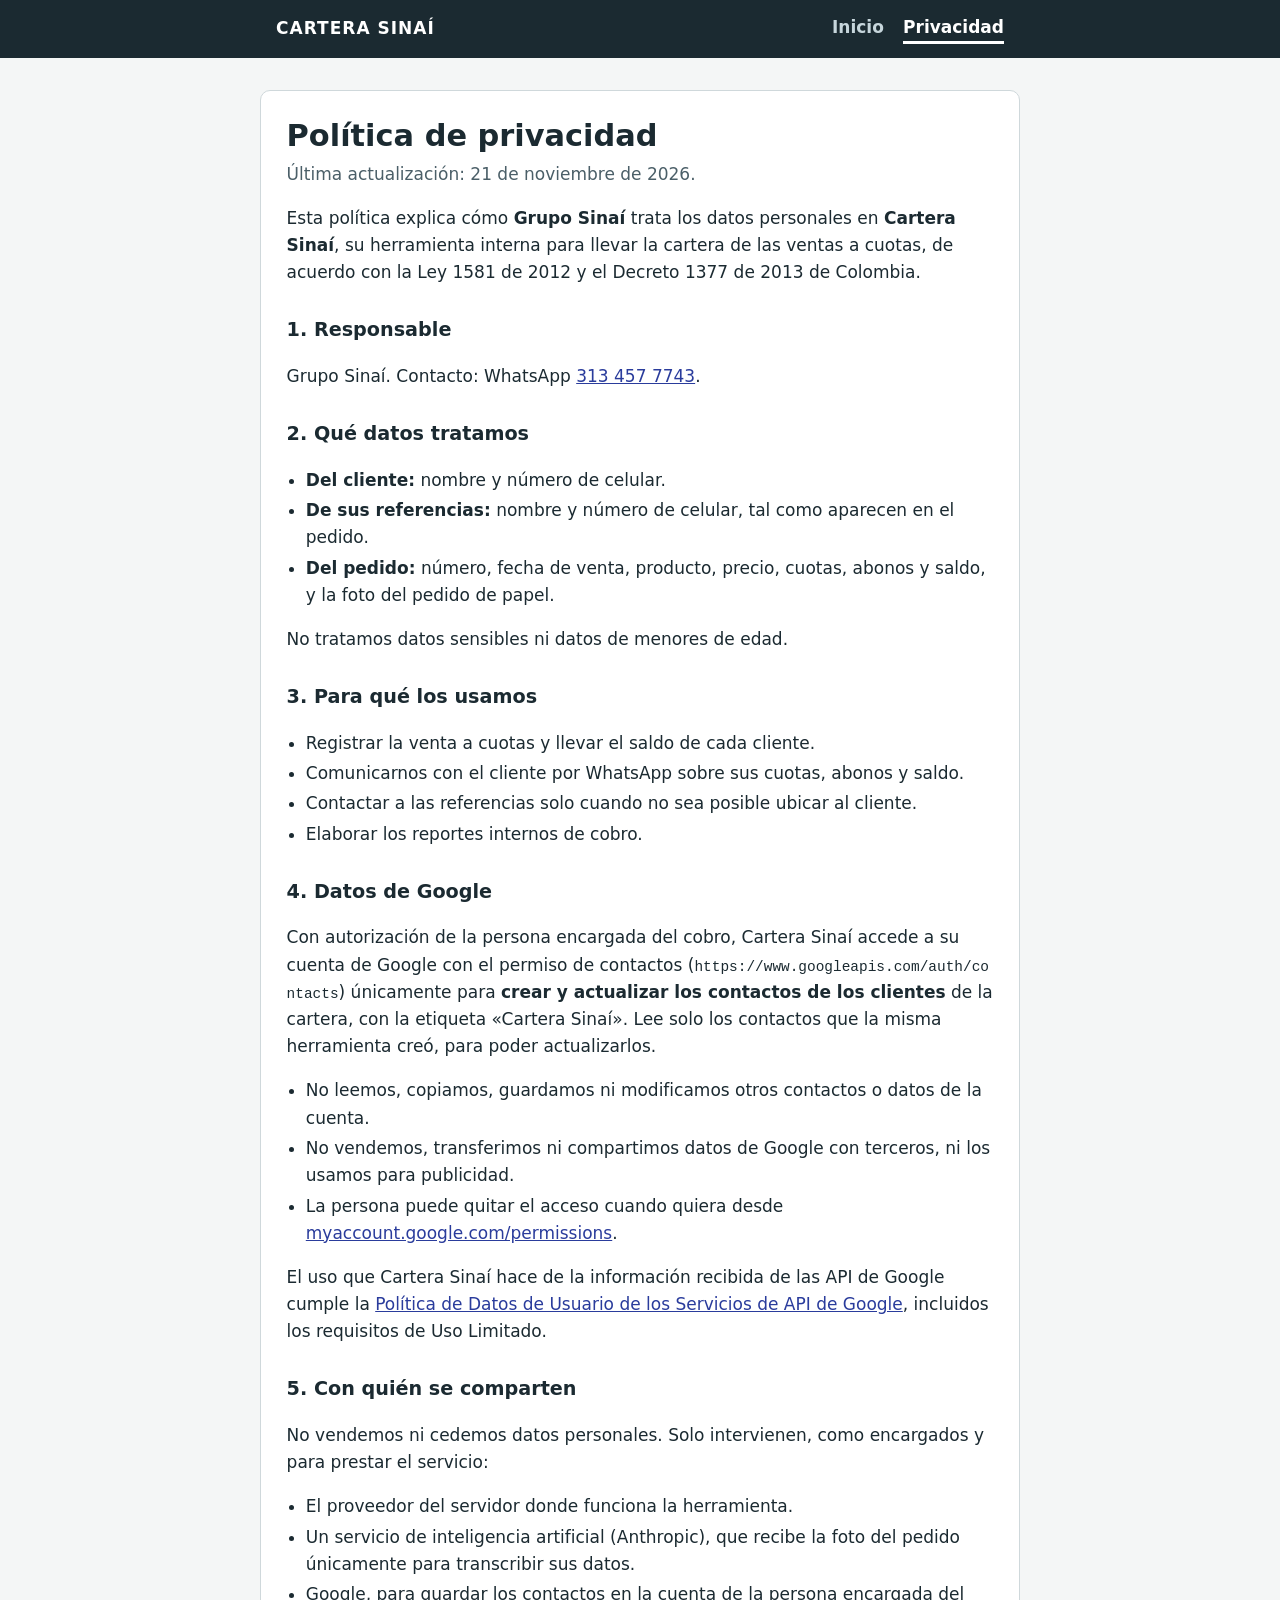
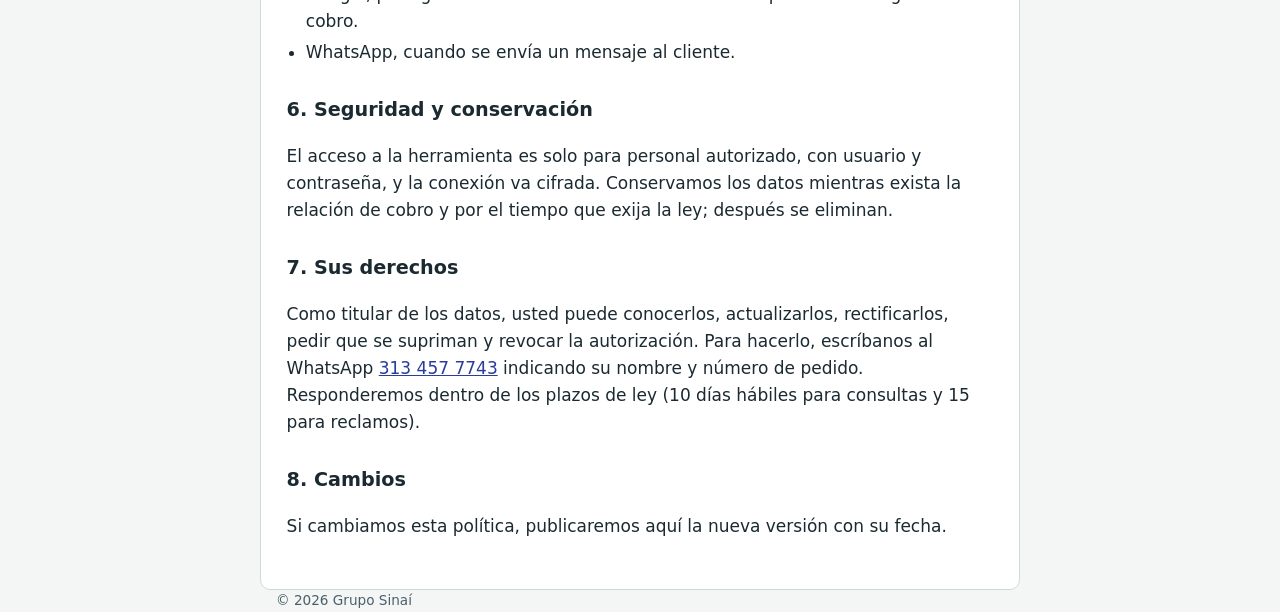
==== privacidad.html @ 9cb1dd98 "Página de inicio y política de privacidad de Cartera Sinaí" ====
<!doctype html>
<html lang="es">
<head>
<meta charset="utf-8">
<meta name="viewport" content="width=device-width, initial-scale=1">
<title>Política de privacidad · Cartera Sinaí</title>
<meta name="description" content="Cómo Grupo Sinaí trata los datos personales en Cartera Sinaí.">
<link rel="stylesheet" href="estilo.css">
</head>
<body>
<header class="top"><div class="in"><span class="marca">Cartera Sinaí</span><nav><a href="./">Inicio</a><a href="privacidad.html" aria-current="page">Privacidad</a></nav></div></header>
<main class="in">
  <h1>Política de privacidad</h1>
  <p class="lead">Última actualización: 21 de noviembre de 2026.</p>
  <p>Esta política explica cómo <b>Grupo Sinaí</b> trata los datos personales en <b>Cartera Sinaí</b>, su herramienta interna para llevar la cartera de las ventas a cuotas, de acuerdo con la Ley 1581 de 2012 y el Decreto 1377 de 2013 de Colombia.</p>

  <h2>1. Responsable</h2>
  <p>Grupo Sinaí. Contacto: WhatsApp <a href="https://wa.me/573134577743">313 457 7743</a>.</p>

  <h2>2. Qué datos tratamos</h2>
  <ul>
    <li><b>Del cliente:</b> nombre y número de celular.</li>
    <li><b>De sus referencias:</b> nombre y número de celular, tal como aparecen en el pedido.</li>
    <li><b>Del pedido:</b> número, fecha de venta, producto, precio, cuotas, abonos y saldo, y la foto del pedido de papel.</li>
  </ul>
  <p>No tratamos datos sensibles ni datos de menores de edad.</p>

  <h2>3. Para qué los usamos</h2>
  <ul>
    <li>Registrar la venta a cuotas y llevar el saldo de cada cliente.</li>
    <li>Comunicarnos con el cliente por WhatsApp sobre sus cuotas, abonos y saldo.</li>
    <li>Contactar a las referencias solo cuando no sea posible ubicar al cliente.</li>
    <li>Elaborar los reportes internos de cobro.</li>
  </ul>

  <h2>4. Datos de Google</h2>
  <p>Con autorización de la persona encargada del cobro, Cartera Sinaí accede a su cuenta de Google con el permiso de contactos (<code>https://www.googleapis.com/auth/contacts</code>) únicamente para <b>crear y actualizar los contactos de los clientes</b> de la cartera, con la etiqueta «Cartera Sinaí». Lee solo los contactos que la misma herramienta creó, para poder actualizarlos.</p>
  <ul>
    <li>No leemos, copiamos, guardamos ni modificamos otros contactos o datos de la cuenta.</li>
    <li>No vendemos, transferimos ni compartimos datos de Google con terceros, ni los usamos para publicidad.</li>
    <li>La persona puede quitar el acceso cuando quiera desde <a href="https://myaccount.google.com/permissions">myaccount.google.com/permissions</a>.</li>
  </ul>
  <p>El uso que Cartera Sinaí hace de la información recibida de las API de Google cumple la <a href="https://developers.google.com/terms/api-services-user-data-policy">Política de Datos de Usuario de los Servicios de API de Google</a>, incluidos los requisitos de Uso Limitado.</p>

  <h2>5. Con quién se comparten</h2>
  <p>No vendemos ni cedemos datos personales. Solo intervienen, como encargados y para prestar el servicio:</p>
  <ul>
    <li>El proveedor del servidor donde funciona la herramienta.</li>
    <li>Un servicio de inteligencia artificial (Anthropic), que recibe la foto del pedido únicamente para transcribir sus datos.</li>
    <li>Google, para guardar los contactos en la cuenta de la persona encargada del cobro.</li>
    <li>WhatsApp, cuando se envía un mensaje al cliente.</li>
  </ul>

  <h2>6. Seguridad y conservación</h2>
  <p>El acceso a la herramienta es solo para personal autorizado, con usuario y contraseña, y la conexión va cifrada. Conservamos los datos mientras exista la relación de cobro y por el tiempo que exija la ley; después se eliminan.</p>

  <h2>7. Sus derechos</h2>
  <p>Como titular de los datos, usted puede conocerlos, actualizarlos, rectificarlos, pedir que se supriman y revocar la autorización. Para hacerlo, escríbanos al WhatsApp <a href="https://wa.me/573134577743">313 457 7743</a> indicando su nombre y número de pedido. Responderemos dentro de los plazos de ley (10 días hábiles para consultas y 15 para reclamos).</p>

  <h2>8. Cambios</h2>
  <p>Si cambiamos esta política, publicaremos aquí la nueva versión con su fecha.</p>
</main>
<footer class="in">© 2026 Grupo Sinaí</footer>
</body>
</html>
---- estilo.css ----
:root{--ink:#1b2a31;--text:#1b2a31;--label:#4b5f68;--paper:#f4f6f6;--sheet:#fff;--rule:#cfd8db;--carbon:#2a3c9c}
@media (prefers-color-scheme:dark){:root{--text:#e6ecee;--label:#a9b8be;--paper:#141c20;--sheet:#1b2a31;--rule:#2c3f48;--carbon:#9fb0ff}}
*{box-sizing:border-box}
body{margin:0;background:var(--paper);color:var(--text);font:17px/1.6 system-ui,-apple-system,"Segoe UI",Roboto,sans-serif}
.in{max-width:760px;margin:0 auto;padding:0 16px}
.top{background:var(--ink);color:#fff}
.top .in{display:flex;align-items:center;justify-content:space-between;gap:1rem;min-height:3.6rem;flex-wrap:wrap}
.marca{font-weight:800;letter-spacing:.06em;text-transform:uppercase}
.top nav{display:flex;gap:1.2rem}
.top a{color:#c7d6dc;text-decoration:none;font-weight:600}
.top a[aria-current]{color:#fff;border-bottom:3px solid #fff}
main.in{background:var(--sheet);border:1px solid var(--rule);border-radius:10px;margin:2rem auto 0;padding:1.5rem 1.6rem 2rem}
@media (max-width:800px){main.in{margin:1rem 16px 0;padding:1.2rem 1.1rem 1.6rem}}
h1{margin:.2rem 0 .4rem;font-size:1.9rem;line-height:1.2}
h2{margin:1.8rem 0 .4rem;font-size:1.2rem}
.lead{color:var(--label);margin-top:0}
a{color:var(--carbon)}
code{font-size:.85em;word-break:break-all}
ul{padding-left:1.2rem}
li{margin:.2rem 0}
footer{color:var(--label);font-size:.85rem;padding:1.2rem 16px 2.5rem}
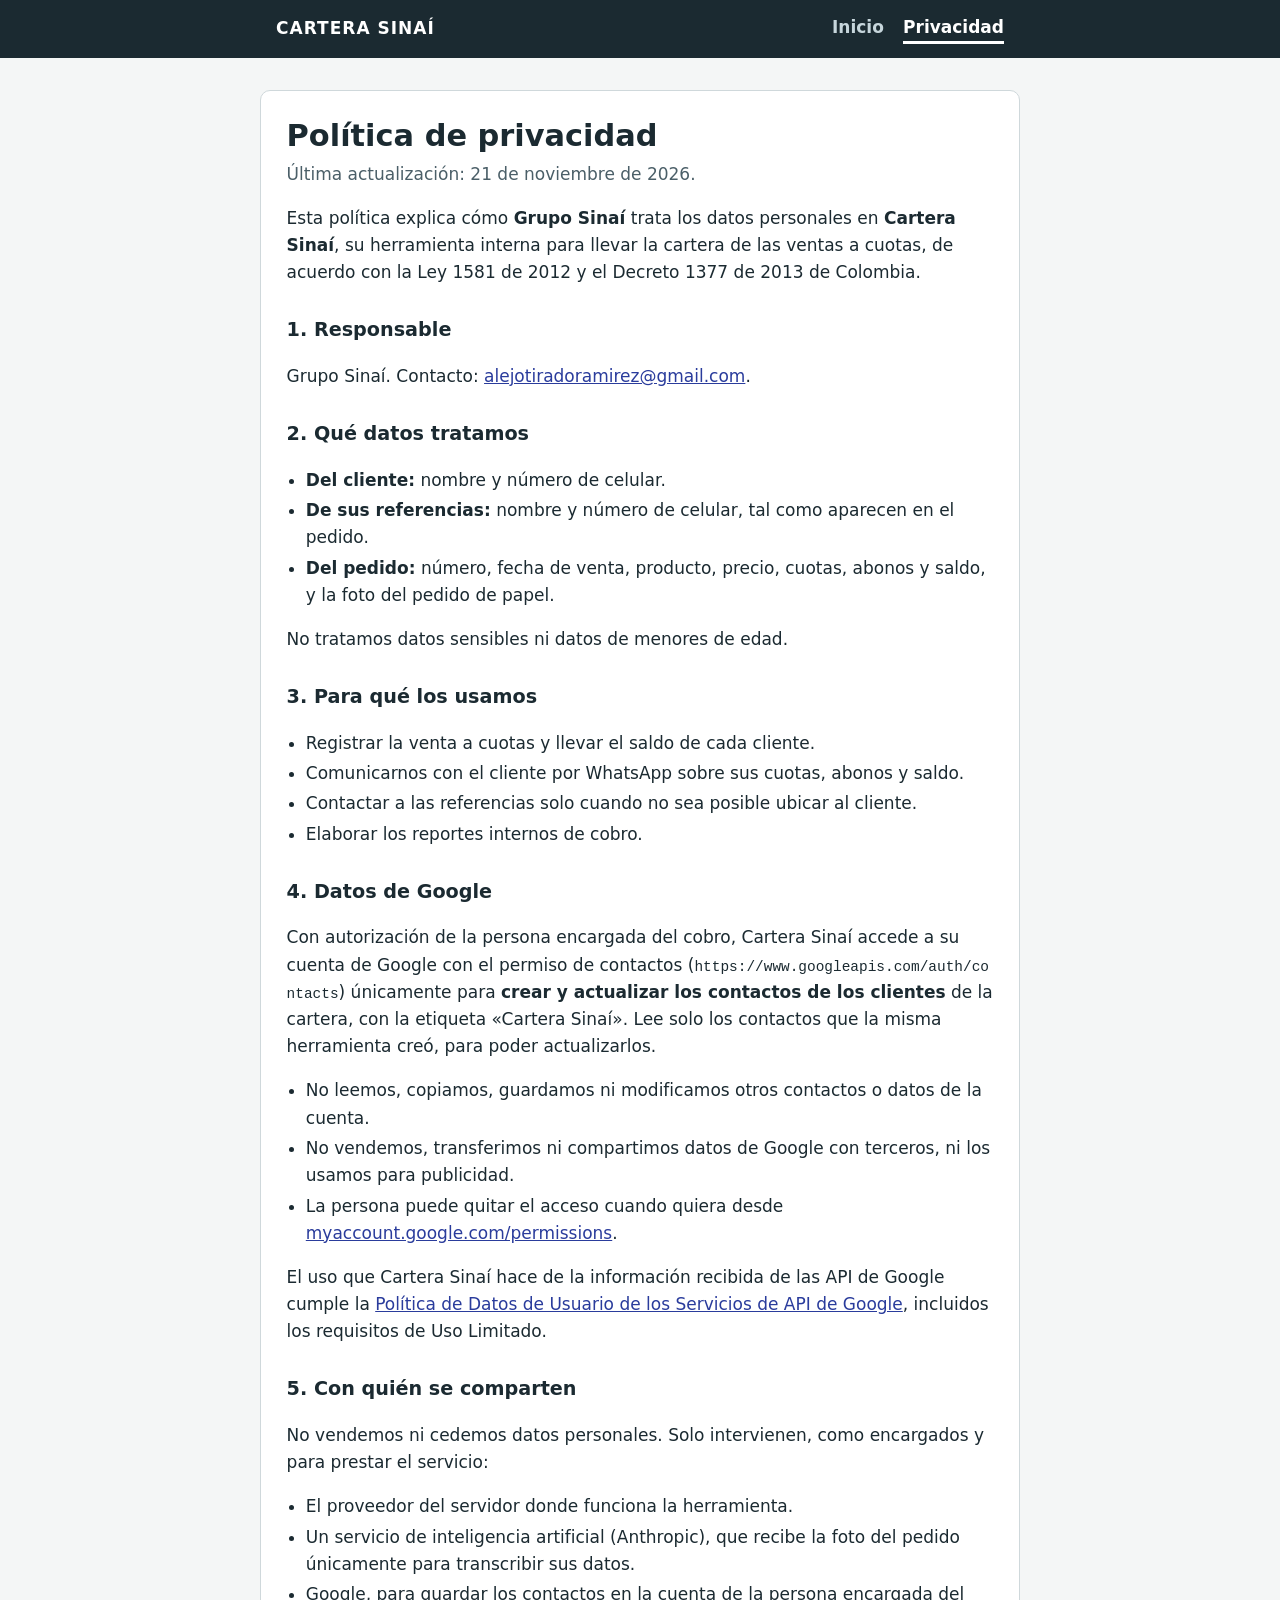
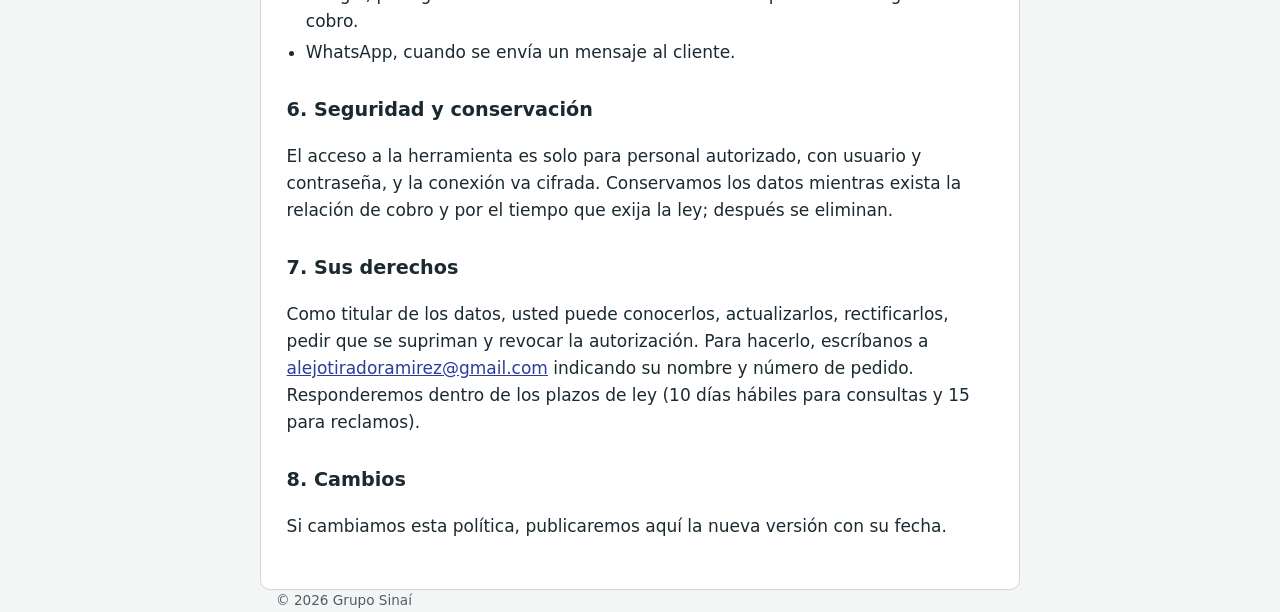
==== commit 10e0e80b: "Contacto por correo en vez de WhatsApp" ====
--- a/privacidad.html
+++ b/privacidad.html
@@ -15,7 +15,7 @@
   <p>Esta política explica cómo <b>Grupo Sinaí</b> trata los datos personales en <b>Cartera Sinaí</b>, su herramienta interna para llevar la cartera de las ventas a cuotas, de acuerdo con la Ley 1581 de 2012 y el Decreto 1377 de 2013 de Colombia.</p>
 
   <h2>1. Responsable</h2>
-  <p>Grupo Sinaí. Contacto: WhatsApp <a href="https://wa.me/573134577743">313 457 7743</a>.</p>
+  <p>Grupo Sinaí. Contacto: <a href="mailto:alejotiradoramirez@gmail.com">alejotiradoramirez@gmail.com</a>.</p>
 
   <h2>2. Qué datos tratamos</h2>
   <ul>
@@ -55,7 +55,7 @@
   <p>El acceso a la herramienta es solo para personal autorizado, con usuario y contraseña, y la conexión va cifrada. Conservamos los datos mientras exista la relación de cobro y por el tiempo que exija la ley; después se eliminan.</p>
 
   <h2>7. Sus derechos</h2>
-  <p>Como titular de los datos, usted puede conocerlos, actualizarlos, rectificarlos, pedir que se supriman y revocar la autorización. Para hacerlo, escríbanos al WhatsApp <a href="https://wa.me/573134577743">313 457 7743</a> indicando su nombre y número de pedido. Responderemos dentro de los plazos de ley (10 días hábiles para consultas y 15 para reclamos).</p>
+  <p>Como titular de los datos, usted puede conocerlos, actualizarlos, rectificarlos, pedir que se supriman y revocar la autorización. Para hacerlo, escríbanos a <a href="mailto:alejotiradoramirez@gmail.com">alejotiradoramirez@gmail.com</a> indicando su nombre y número de pedido. Responderemos dentro de los plazos de ley (10 días hábiles para consultas y 15 para reclamos).</p>
 
   <h2>8. Cambios</h2>
   <p>Si cambiamos esta política, publicaremos aquí la nueva versión con su fecha.</p>
